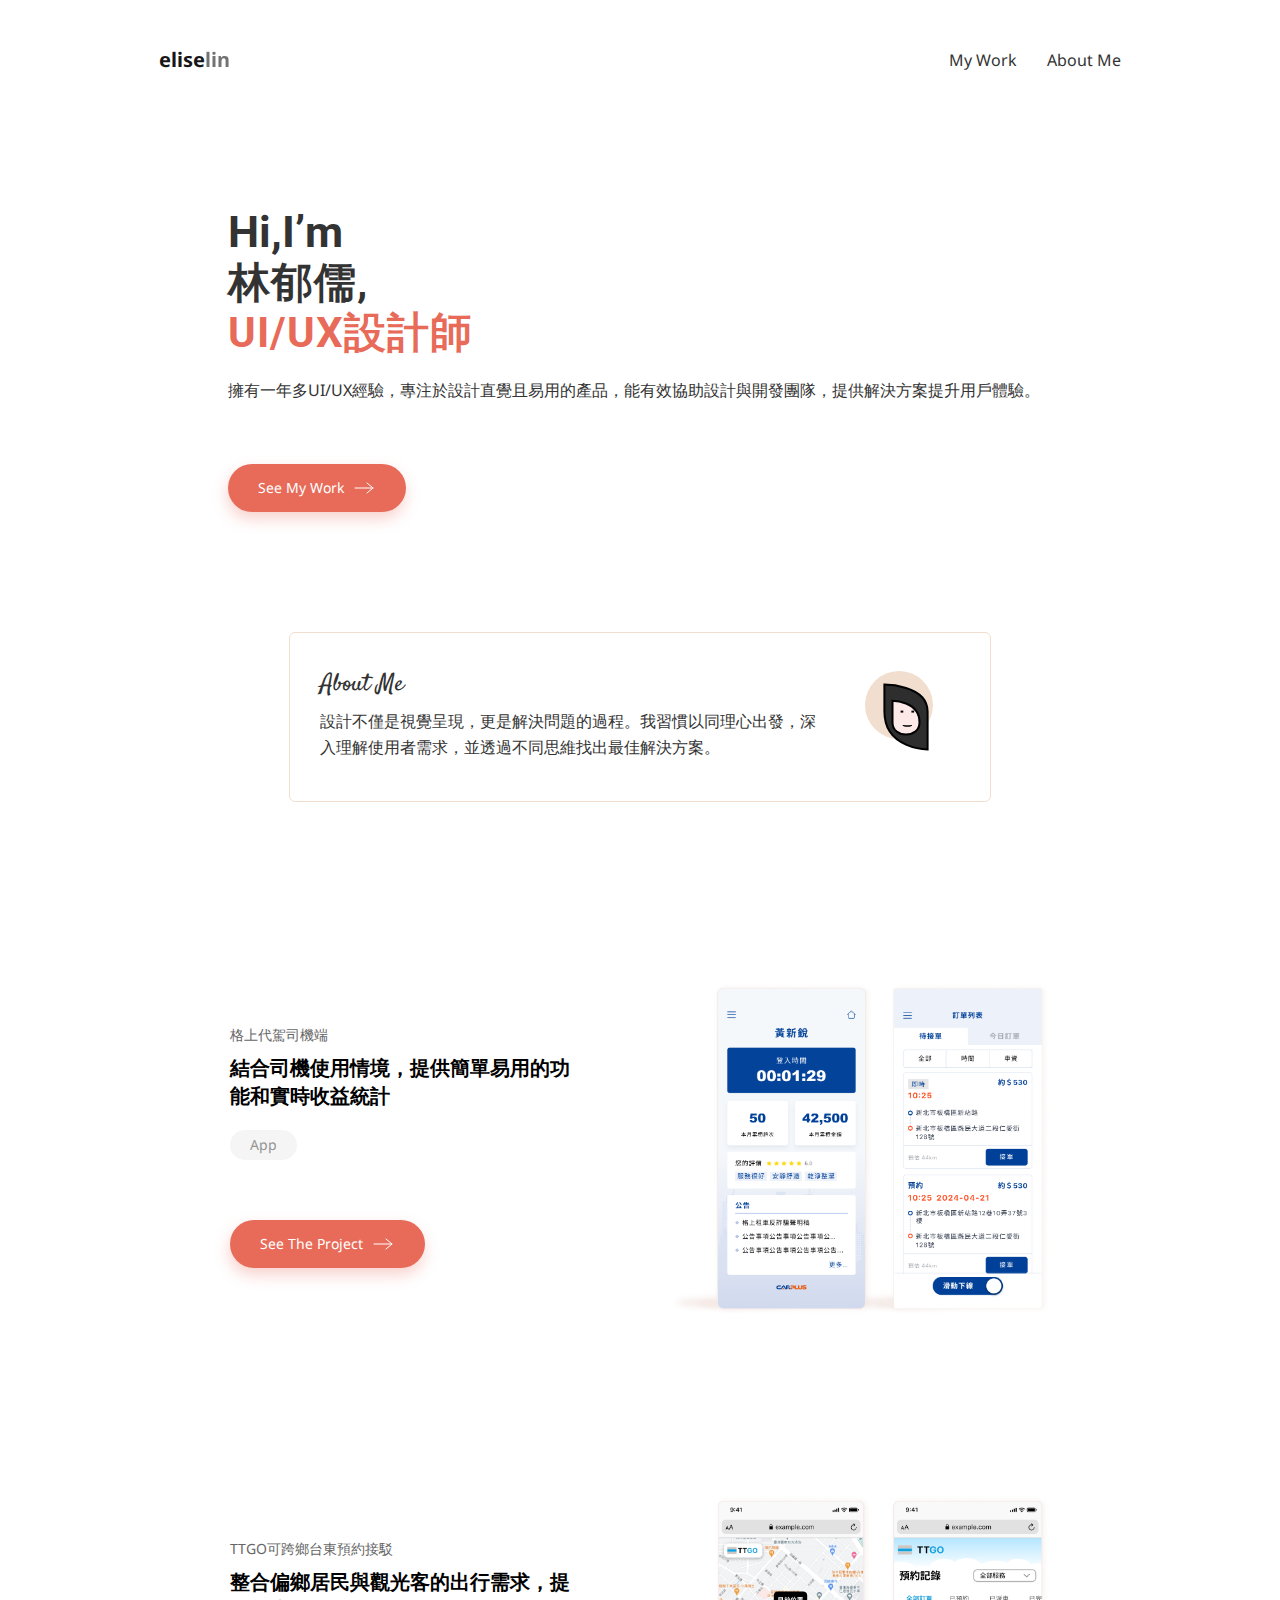
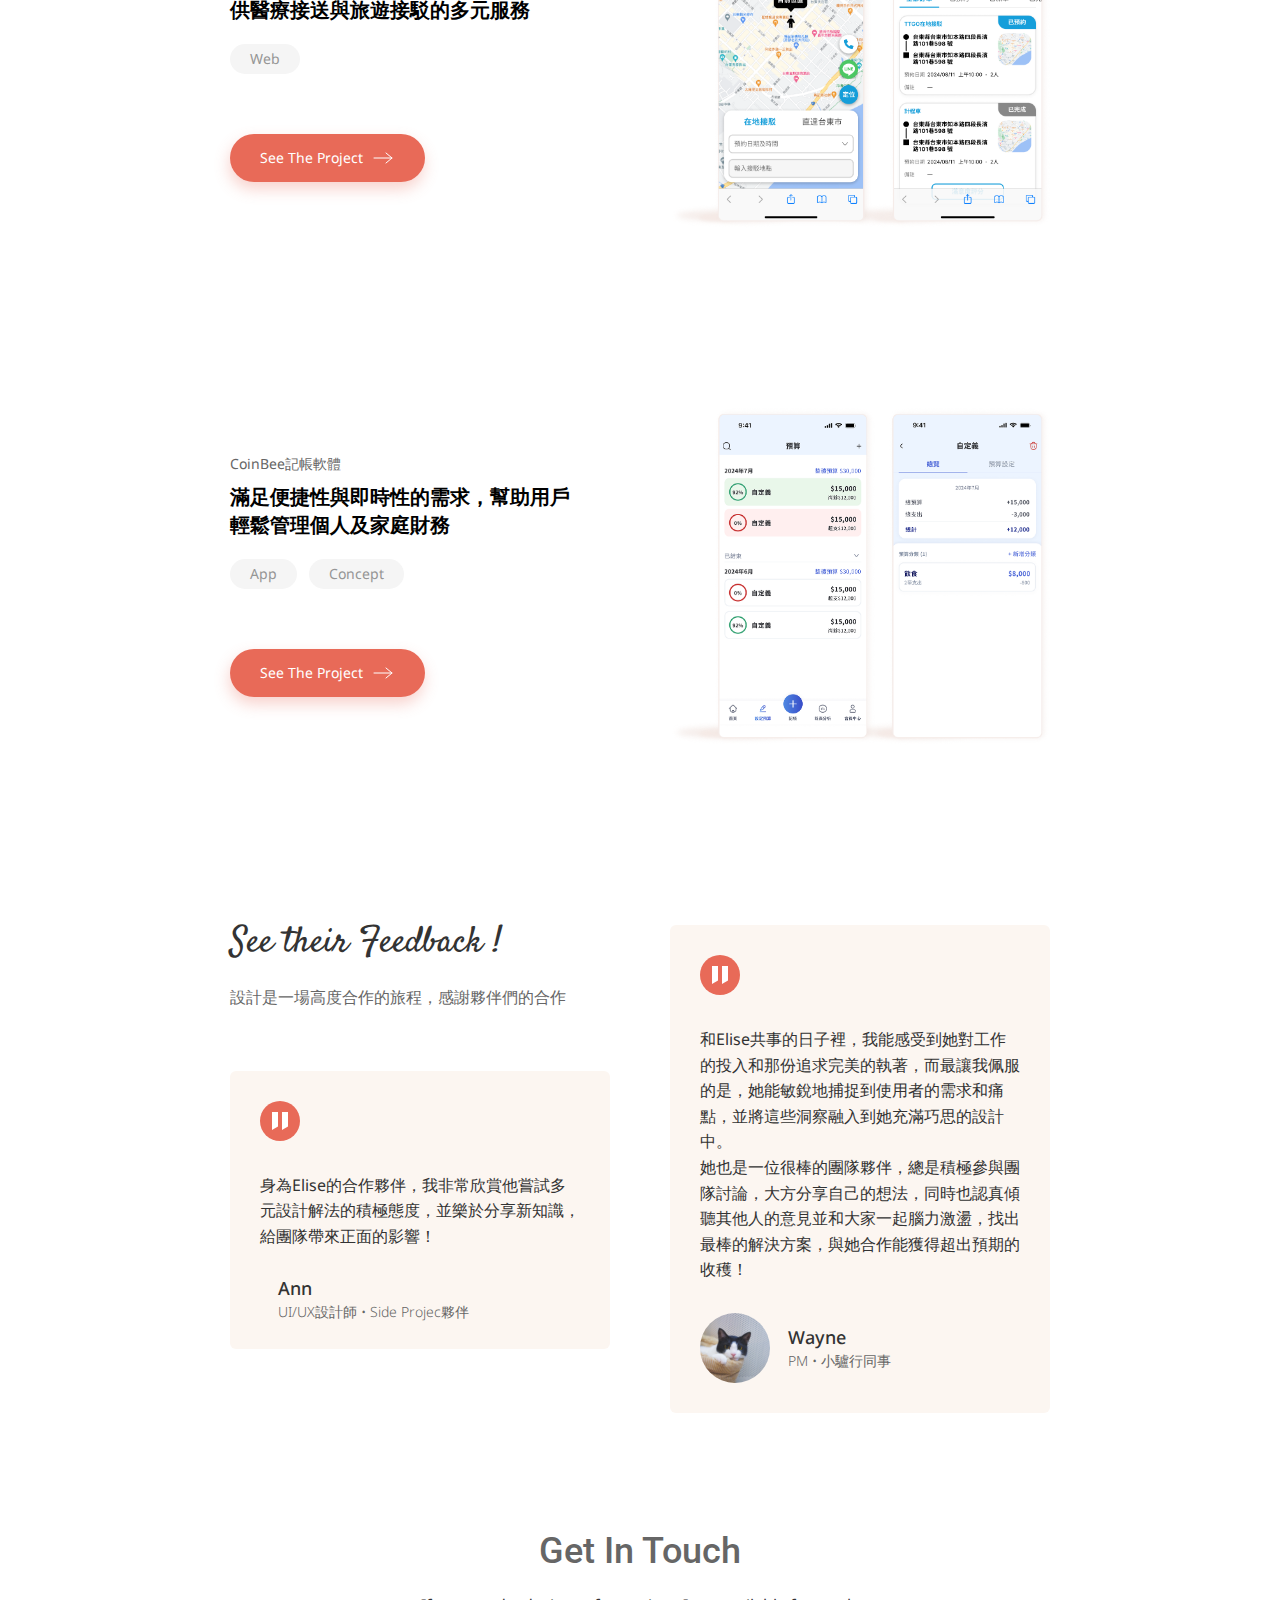
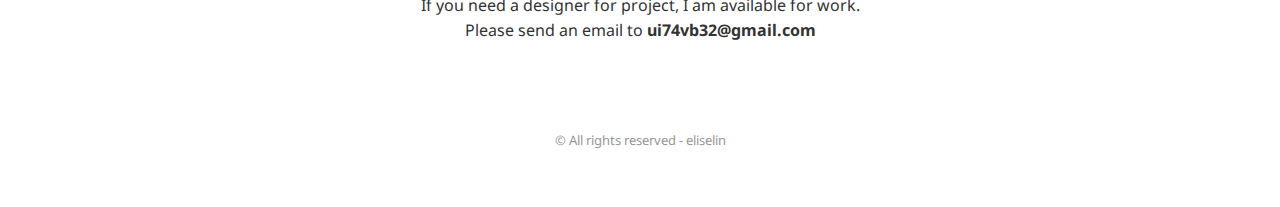
==== index.html @ da155705 "upload" ====
<!DOCTYPE html>
<html lang="en">
<head>
    <meta charset="UTF-8">
    <meta name="viewport" content="width=device-width, initial-scale=1.0">
    <title>Elise Lin - UI/UX Designer</title>
    <link rel="stylesheet" href="css/reset.css">
    <link rel="stylesheet" href="css/main.css">
</head>
<body>
    <header>
        <div class="navbar">
            <div class="logo">elise<span>lin</span></div>
            <ul>
                <li>
                    <a href="#work">My Work</a>
                </li>
                <li>
                    <a href="about me.html">About Me</a>
                </li>
            </ul>
        </div>
        <!-- <div class="navbg"><img src="img/surdriver banner.png"></div> -->
    </header>

    <!-- Hero Section -->
    <section>
        <div class="section">
            <h1>Hi,I’m
            <div class="name">林郁儒,<div>
            <div class="career"><span>UI/UX</span>設計師</div>
            </h1>
            <p>擁有一年多UI/UX經驗，專注於設計直覺且易用的產品，能有效協助設計與開發團隊，提供解決方案提升用戶體驗。</p>
            <a href="#work" class="btn">See My Work
                <img src="img/index arrow-right.svg" alt="">
            </a>
        </div>
    </section>

    <div class="section">
        <a href="about me.html">
        <div class="about-me">
        <div class="about-me-container">
            <div>
                <h3>About Me</h3>
                <p>設計不僅是視覺呈現，更是解決問題的過程。我習慣以同理心出發，深入理解使用者需求，並透過不同思維找出最佳解決方案。</p>
            </div>
            <img src="img/index -illustration.svg" alt="">
        </div>
        </div>
        </a>
    </div>
    

    <section id="work" class="margin-top180">
        <div class="work-card">
            <div class="work-text">
                <div class="min-title">格上代駕司機端</div>
                <h4>結合司機使用情境，提供簡單易用的功能和實時收益統計</h3>
                <div class="work-tag">App</div>
                <a href="surdriver.html"  class="btn">
                    See The Project
                    <img src="img/index arrow-right.svg" alt="">
                </a>
            </div>
            <img src="img/index surdriver.png" alt="">
        </div>
        <div class="work-card margin-top180">
            <div class="work-text">
                <div class="min-title">TTGO可跨鄉台東預約接駁</div>
                <h4>整合偏鄉居民與觀光客的出行需求，提供醫療接送與旅遊接駁的多元服務</h3>
                <div class="work-tag">Web</div>
                <a href="TTGO.html"  class="btn">
                    See The Project
                    <img src="img/index arrow-right.svg" alt="">
                </a>
            </div>
            <img src="img/index ttgo.png" alt="">
        </div>
        <div class="work-card margin-top180">
            <div class="work-text">
                <div class="min-title">CoinBee記帳軟體</div>
                <h4>滿足便捷性與即時性的需求，幫助用戶輕鬆管理個人及家庭財務</h3>
                <div class="work-tag-container">
                    <div class="work-tag">App</div>
                    <div class="work-tag">Concept</div>
                </div>
                <a href="bee.html"  class="btn">
                    See The Project
                    <img src="img/index arrow-right.svg" alt="">
                </a>
            </div>
            <img src="img/index coinbee.png" alt="">
        </div>
    </section>

    <section class="margin-top180 dis">
        <div>
            <div class="feeback-title">
                <div>See their Feedback !</div>
                <p>設計是一場高度合作的旅程，感謝夥伴們的合作</p>
            </div>
            <div class="feeback-card martop60">
                <img src="img/index feeback icon.svg" alt="">
                <div class="feeback-text">身為Elise的合作夥伴，我非常欣賞他嘗試多元設計解法的積極態度，並樂於分享新知識，給團隊帶來正面的影響！</div>
                <div class="partner-container">
                    <img src="img/index patner1.svg" alt=""> 
                    <div class="partner-info">
                        <div>Ann</div>
                        <div>UI/UX設計師 &bull; Side Projec夥伴</div>
                    </div>
                </div>
            </div>
        </div>
            <div class="feeback-card">
                <img src="img/index feeback icon.svg" alt="">
                <div class="feeback-text">和Elise共事的日子裡，我能感受到她對工作的投入和那份追求完美的執著，而最讓我佩服的是，她能敏銳地捕捉到使用者的需求和痛點，並將這些洞察融入到她充滿巧思的設計中。
                    <br>她也是一位很棒的團隊夥伴，總是積極參與團隊討論，大方分享自己的想法，同時也認真傾聽其他人的意見並和大家一起腦力激盪，找出最棒的解決方案，與她合作能獲得超出預期的收穫！
                </div>
                <div class="partner-container">
                    <img src="img/index patner2.svg" alt=""> 
                    <div class="partner-info">
                        <div>Wayne</div>
                        <div>PM &bull; 小驢行同事</div>
                    </div>
                </div>
            </div>
    </section>

    <section class="intoch">
        <h5>Get In Touch</h5>
        <p>If you need a designer for project, I am available for work.
        <br>Please send an email to <span>ui74vb32@gmail.com</span></p>
        <div>© All rights reserved - eliselin</div>
    </section>

    <script src="js/main.js"></script>
</body>
</html>
---- css/main.css ----
@import url('https://fonts.googleapis.com/css2?family=Noto+Sans:ital,wght@0,100..900;1,100..900&display=swap');
@import url('https://fonts.googleapis.com/css2?family=Roboto:ital,wght@0,100..900;1,100..900&display=swap');
@import url('https://fonts.googleapis.com/css2?family=Satisfy&display=swap');

body {
    font-family: "Noto Sans", serif, 'Roboto', sans-serif,"微軟正黑體","Arial","sans-serif";;
}

a{
    text-decoration: none;
    color: #333;
    /* text-transform: uppercase; */
    /* -webkit-filter: drop-shadow(0px 3px 3px rgba(0, 0, 0, 0.5));
    filter: drop-shadow(0px 3px 3px rgba(0, 0, 0, 0.5)); */
}

.margin-top180 {
    margin-top: 180px;
}

/* Navigation */
.navbg{
    width: 100%;
    height: 100%;
}

.navbg img{
    width: 100%;
    height: 100%;
    object-fit: cover;
    object-position: center center;
    display: block;
}

/* menu styles */
header{
    width: 100%;
    height: auto;
}

.navbar{
    margin: 0 auto;
    display: flex;
    justify-content: space-between;
    /* align-content: center;    
    flex-wrap: wrap; */
    max-width: 982px;
    /* min-width: 343px; */
    height: 120px;
}

.logo{
    display: flex;
    align-items: center; 
    font-size: 20px;
    font-weight: 700;
    color: #171717;
    letter-spacing: 3%;
    padding: 10px;
}

.logo span{
    opacity: .6;
}

.navbar ul{
    display: flex;
    align-items: center; 
}

.navbar ul > li{
    letter-spacing: 3%;
    font-size: 16px;
}

.navbar ul > li a{
    /* display: block; */
    padding: 10px;
    margin-left: 10px;
}

.navbar ul > li a:hover{
    opacity: .6;
    transition: none 0s ease 1s;
}

/* Hero Section */
section {
    width: 100%;
    max-width: 824px;
    margin: 0 auto;
}

section h1 {
    margin-top: 90px;
    color: #333;
    letter-spacing: 6%;
    font-weight: 700;
    font-size: 44px;
    font-family: "Roboto", serif;
}

.name {
    font-size: 42px;
    letter-spacing: 1px;
    margin-top: 8px;
}

.career {
    font-size: 42px;
    color: #E86A58;
    margin-top: 8px;
}

.career span {
    letter-spacing: 6%;
}

section p {
    font-size: 16px;
    letter-spacing: 4%;
    margin-top: 24px;
    line-height: 160%;
    color: #333;
}

.btn {
    display: inline-flex;
    align-items: center;
    border-radius: 30px;
    background: #E86A58;
    color: white;
    transition: all 0.3s;
    cursor: pointer;
    font-size: 14px;
    gap: 8px;
    padding: 12px 30px;
    letter-spacing: 3%;
    margin-top: 60px;
    box-shadow: rgba(232, 106, 88, 0.3) -1px 7px 15px;
}

.btn:hover {
    transform: translateY(-2px);
}

.btn img {
    width: 24px;
    transition: transform 0.3s;
}

.btn img:hover {
    transform: translateX(5px);
}

.margin-top img:hover {
    transform: none;
}

/* about me */
.about-me {
    width: 100%;
    margin-top: 120px;
}

.about-me-container {
    max-width: 640px;
    display: flex;
    flex-wrap: wrap;
    padding: 30px;
    border: solid 1px #F1DECE;
    border-radius: 6px;
    align-items: center;
    justify-content: space-between;
    margin: 0 auto;
    cursor: pointer;
}

.about-me-container div {
    max-width: 500px;
}

.about-me h3 {
    font-family: "Satisfy", serif;
    font-weight: 400;
    font-size: 24px;
    letter-spacing: 3%;
    color: #333;
}

.about-me p {
    font-size: 16px;
    letter-spacing: 4%;
    margin-top: 12px;
    line-height: 160%;
    color: #333;
}

.about-me img {
    width: 108px;
}


/* Projects Section */
.work-card {
    display: flex;
    flex-wrap: wrap;
    justify-content: center;
    align-items: center;
    gap: 90px;
}

.work-card img {
    max-width: 380px;
}

.work-text {
    max-width: 350px;
}

.min-title {
    font-size: 14px;
    color: #666;
    letter-spacing: 4%;
}

.work-card h4 {
    font-size: 20px;
    font-weight: 700;
    line-height: 140%;
    margin: 12px 0 20px 0;
}

.work-tag {
    display: table-caption;
    align-items: center;
    border-radius: 20px;
    font-size: 14px;
    gap: 8px;
    padding: 8px 20px;
    font-size: 14px;
    color: #969696;
    background-color: #f5f5f5;
    letter-spacing: 3%;
}

.work-tag-container {
    display: flex;
    flex-wrap: wrap;
    gap: 12px;
}

/* feeback */
.feeback-title div:nth-child(1) {
    font-family: "Satisfy", serif;
    font-weight: 400;
    font-size: 36px;
    letter-spacing: 3%;
    color: #333;
}

.feeback-title p {
    font-size: 16px;
    color: #666;
    letter-spacing: 4%;
}

.feeback-card {
    max-width: 320px;
    background-color: #FCF6F1;
    border-radius: 6px;
    padding: 30px;
}

.feeback-text {
    font-size: 16px;
    color: #333;
    padding: 30px 0;
    letter-spacing: 3%;
    line-height: 160%;
}

.partner-container {
    display: flex;
    flex-wrap: wrap;
    align-items: center;
    gap: 18px;
}

.partner-info div:nth-child(1) {
    font-size: 18px;
    font-weight: 500;
    color: #333;
    letter-spacing: -1%;
    margin-bottom: 8px;
}

.partner-info div:nth-last-child(1) {
    font-size: 14px;
    font-weight: 300;
    color: #666;
    letter-spacing: 4%;
}

.dis {
    display: flex;
    flex-wrap: wrap;
    justify-content: center;
    gap: 60px;
}

.martop60 {
    margin-top: 60px;
}

/* Get In Touch */
.intoch{
    text-align: center;
    margin-top: 120px;
}

.intoch h5 {
    font-size: 36px;
    color: #666;
    font-weight: 500;
    letter-spacing: -1%;
    font-family: "Roboto", serif;
}

.intoch p {
    font-size: 16px;
    text-align: center;
    letter-spacing: -1%;
    max-width: none;
}

.intoch span {
    font-weight: 700;
}

.intoch div {
    margin: 90px 0 60px 0;
    font-size: 13px;
    color: #969696;
}



@media (max-width: 768px) {
    .section {
        padding:0 24px;
    }

    .navbar {
        padding: 0 14px;
    }
    /* .icons-grid {
        grid-template-columns: repeat(auto-fit, minmax(150px, 1fr));
    } */
}
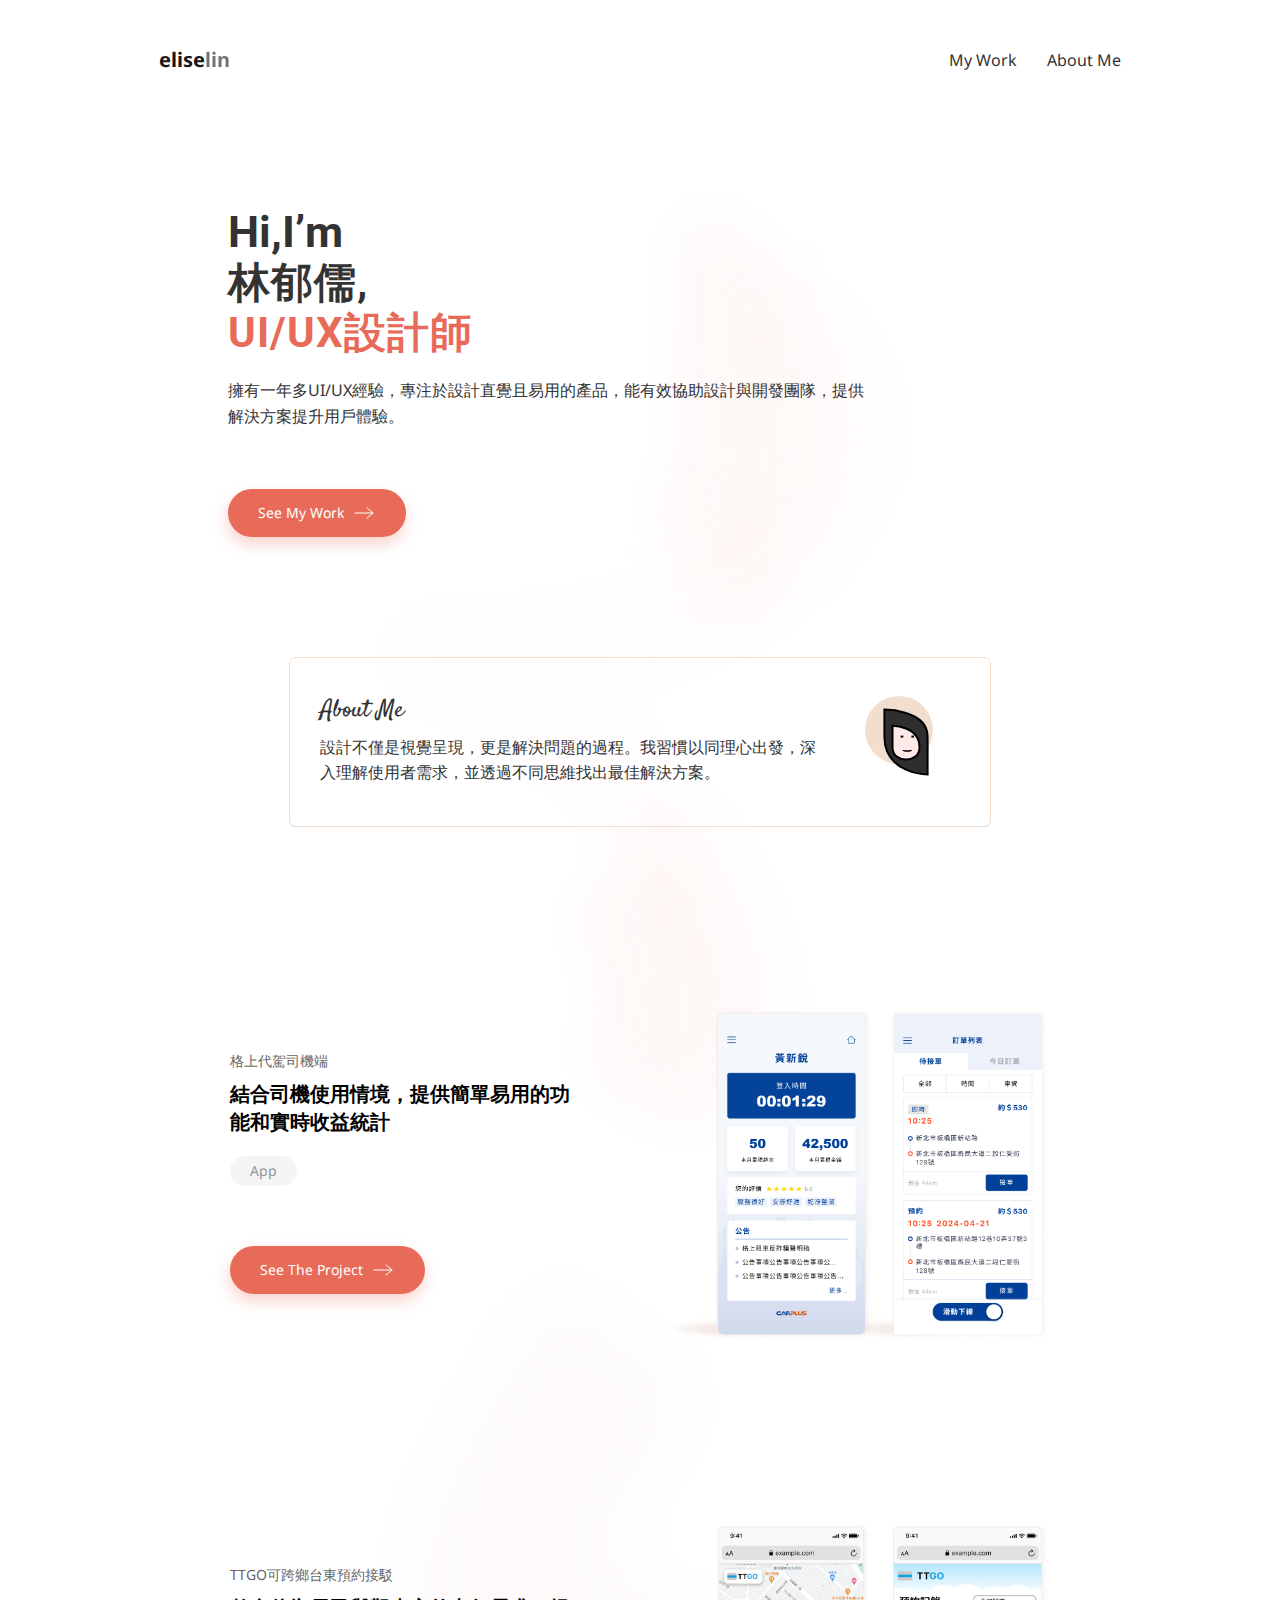
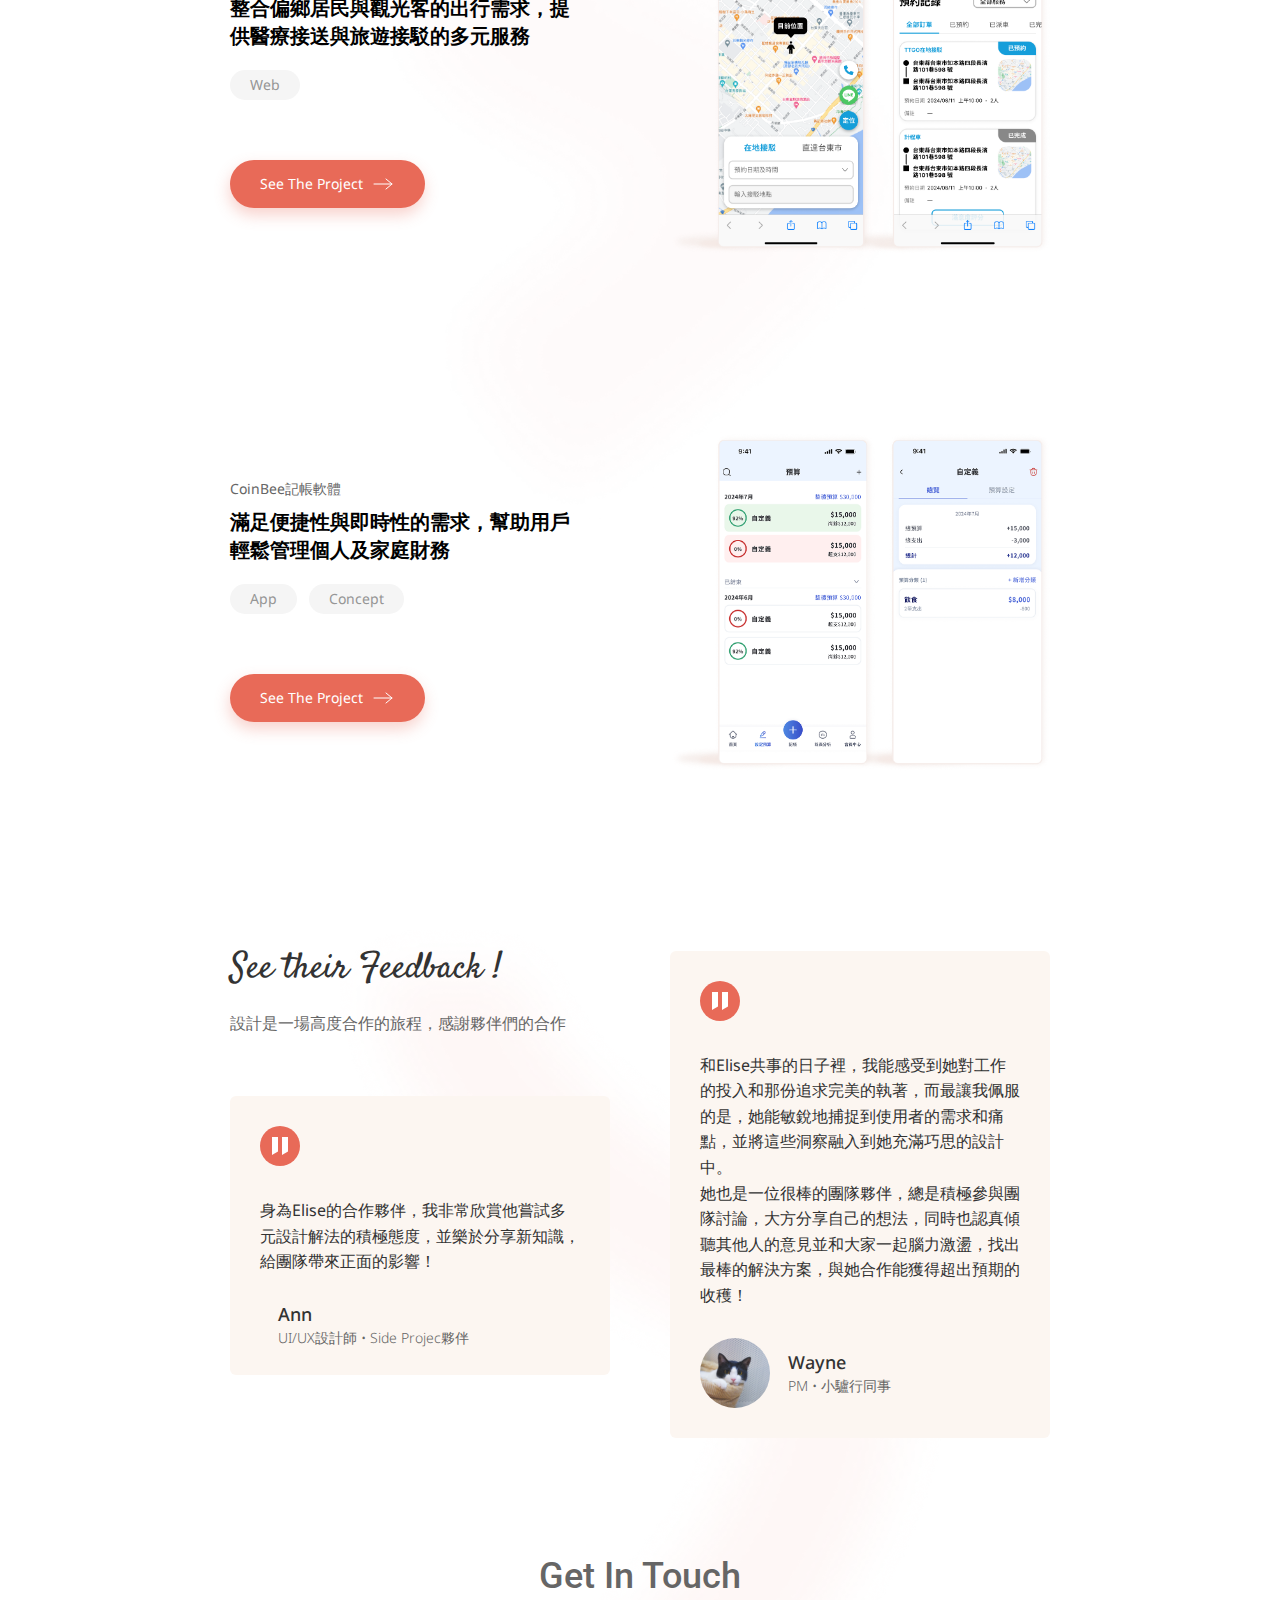
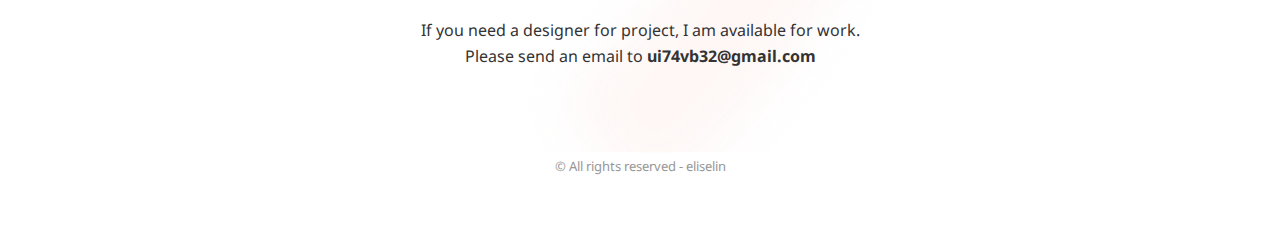
==== commit 8e0af434: "update1" ====
--- a/index.html
+++ b/index.html
@@ -3,7 +3,7 @@
 <head>
     <meta charset="UTF-8">
     <meta name="viewport" content="width=device-width, initial-scale=1.0">
-    <title>Elise Lin - UI/UX Designer</title>
+    <title>eliselin</title>
     <link rel="stylesheet" href="css/reset.css">
     <link rel="stylesheet" href="css/main.css">
 </head>
@@ -23,6 +23,18 @@
         <!-- <div class="navbg"><img src="img/surdriver banner.png"></div> -->
     </header>
 
+    <div class="bg1">
+        <img src="img/index bg1.png" alt="">
+    </div>
+
+    <div class="bg2">
+        <img src="img/index bg2.png" alt="">
+    </div>
+
+    <div class="bg3">
+        <img src="img/index bg3.png" alt="">
+    </div>
+
     <!-- Hero Section -->
     <section>
         <div class="section">
@@ -30,7 +42,7 @@
             <div class="name">林郁儒,<div>
             <div class="career"><span>UI/UX</span>設計師</div>
             </h1>
-            <p>擁有一年多UI/UX經驗，專注於設計直覺且易用的產品，能有效協助設計與開發團隊，提供解決方案提升用戶體驗。</p>
+            <p class="maxw640">擁有一年多UI/UX經驗，專注於設計直覺且易用的產品，能有效協助設計與開發團隊，提供解決方案提升用戶體驗。</p>
             <a href="#work" class="btn">See My Work
                 <img src="img/index arrow-right.svg" alt="">
             </a>
--- a/css/main.css
+++ b/css/main.css
@@ -4,6 +4,7 @@
 
 body {
     font-family: "Noto Sans", serif, 'Roboto', sans-serif,"微軟正黑體","Arial","sans-serif";;
+    position: relative;
 }
 
 a{
@@ -16,6 +17,41 @@
 
 .margin-top180 {
     margin-top: 180px;
+}
+
+.maxw640 {
+    max-width: 640px;
+}
+
+.bg1 {
+    position: absolute;
+    z-index: -1;
+    top: 20%;
+    left: 50%;
+    transform: translate(-50%, -50%);
+    opacity: .9;
+}
+
+.bg2 {
+    position: absolute;
+    z-index: -1;
+    top: 50%;
+    left: 50%;
+    transform: translate(-50%, -50%);
+    opacity: .9;
+}
+
+.bg3 {
+    position: absolute;
+    z-index: -1;
+    top: 87%;
+    left: 50%;
+    transform: translate(-50%, -50%);
+}
+
+.bg1 img, .bg2 img, .bg3 img {
+    width: 100%;
+    height: 80%;
 }
 
 /* Navigation */
@@ -351,6 +387,14 @@
         padding:0 24px;
     }
 
+    .about-me-container img {
+        margin: 0 auto;
+    }
+
+    .bg1, .bg2, .bg3 {
+        display: none;
+    }
+
     .navbar {
         padding: 0 14px;
     }
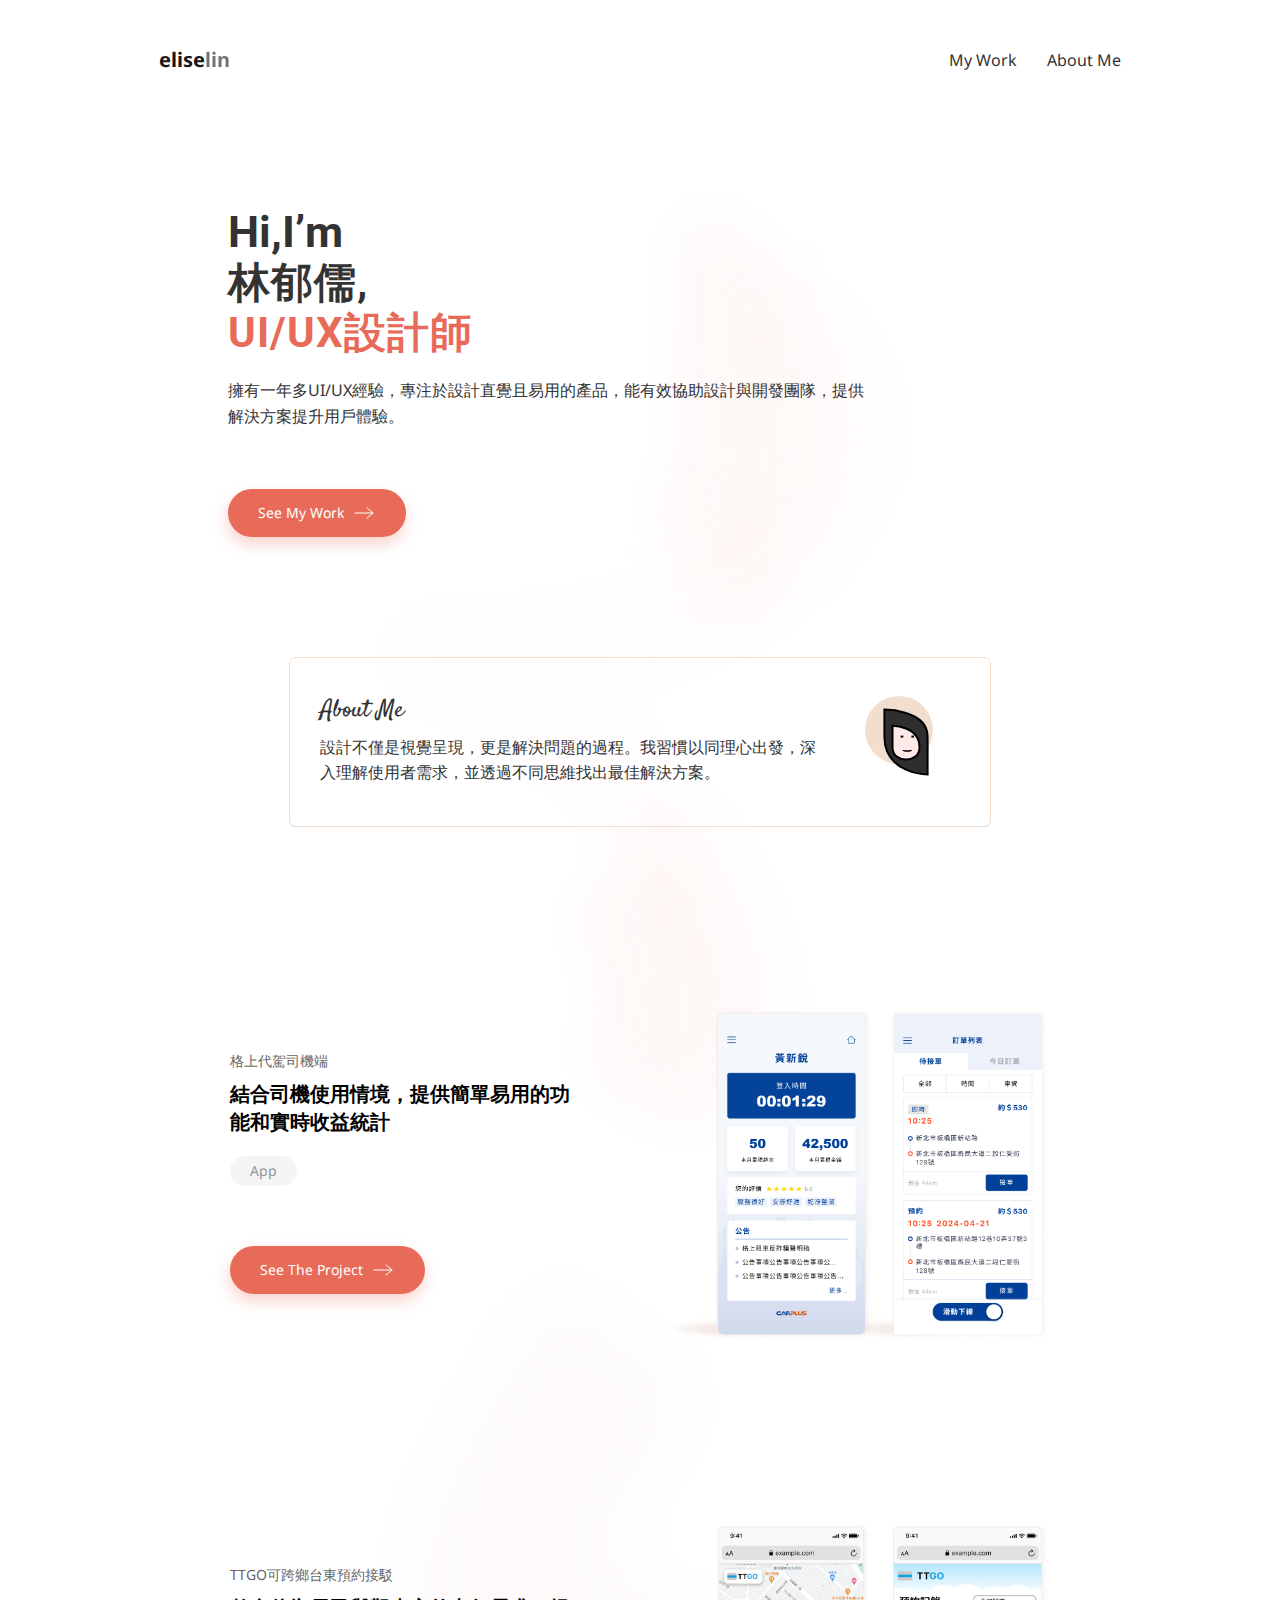
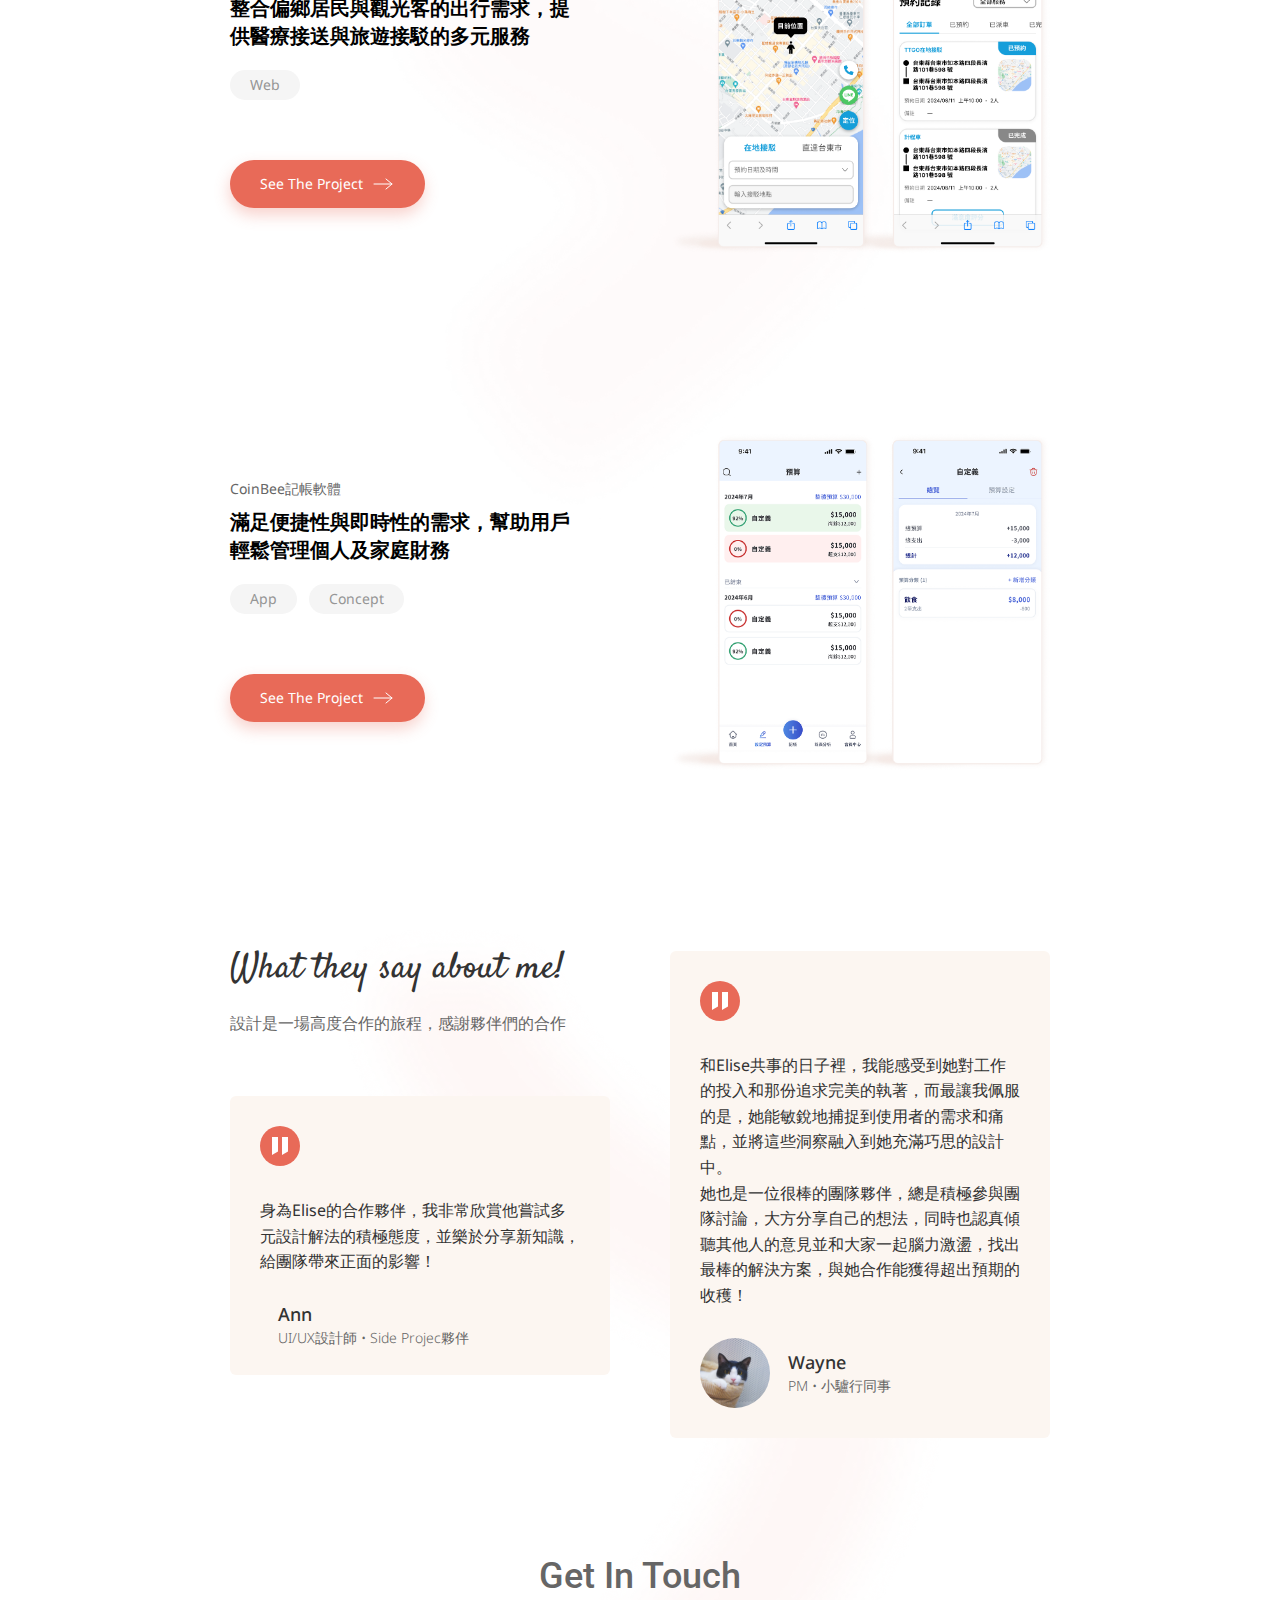
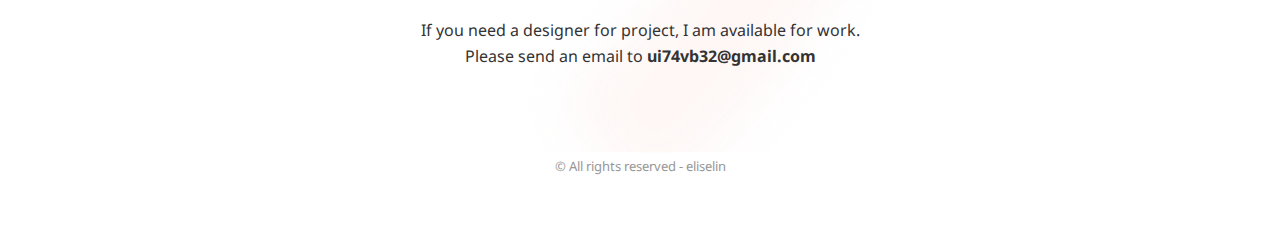
==== commit aaa30344: "Update index.html" ====
--- a/index.html
+++ b/index.html
@@ -109,7 +109,7 @@
     <section class="margin-top180 dis">
         <div>
             <div class="feeback-title">
-                <div>See their Feedback !</div>
+                <div>What they say about me!</div>
                 <p>設計是一場高度合作的旅程，感謝夥伴們的合作</p>
             </div>
             <div class="feeback-card martop60">
@@ -148,4 +148,4 @@
 
     <script src="js/main.js"></script>
 </body>
-</html>+</html>
